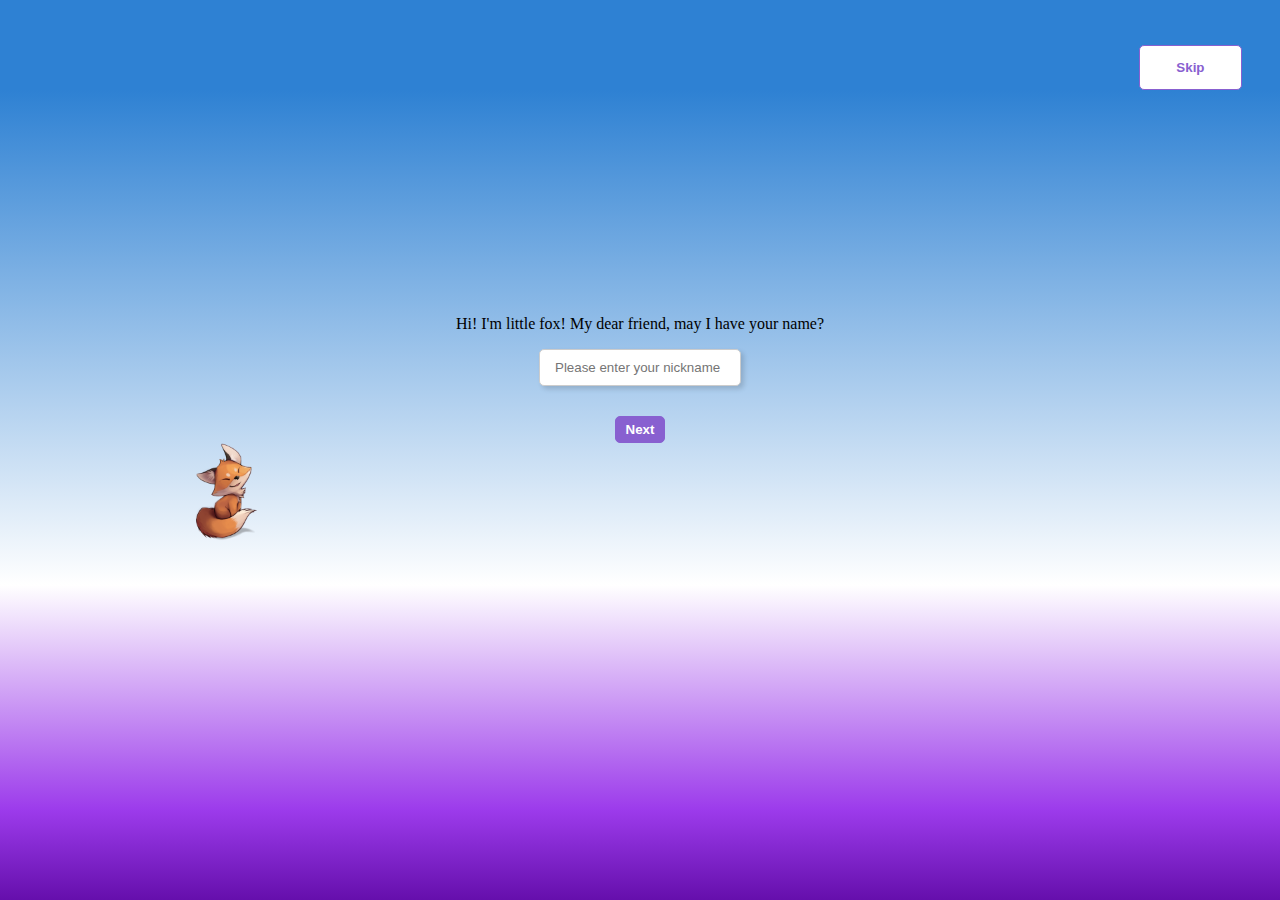
==== index.html @ d5ea6e8c "Initial commit" ====
<!DOCTYPE html>
<html lang="en">

<head>
    <meta charset="UTF-8">
    <title>Web Implementation</title>
    <link rel="stylesheet" href="css\style.css">
    <link rel="stylesheet" href="css\homepage-style.css">
</head>

<body id="home-page">
    <div id="beginning_story">
        <button id="skip_button">Skip</button>

        <div class="story" id="story_page_1">
            <div class="left"></div>
            <div class="story-content">
                <p>Hi! I'm little fox! My dear friend, may I have your name?</p>
                <img src="images\Fox-Clipart-PNG.png">
                <form class="enter-name">
                    <fieldset>
                        <input name="Name" id="form-name" type="text" placeholder="Please enter your nickname"><br>
                        <button type="submit"> Next </button>
                    </fieldset>
                </form>
            </div>
            <div class="right"></div>
        </div>
        <div class="story" id="story_page_2">
            <div class="left"></div>
            <div class="story-content">
                <p>Hi <span class="name">Anonymous</span> ! Are you ready to start the journey?</p>
                <img src="images\Fox-Clipart-PNG.png">
                <button class="yes"> Yes!! </button>
                <button class="yes"> Definately Yes ;p </button>
            </div>
            <div class="right"></div>
        </div>
        <div class="story" id="story_page_3">
            <div class="left"></div>
            <div class="story-content">
                <p>Let me introduce you my friend: Little Prince!</p>
                <img id="fox_intro" src="images\Fox-Clipart-PNG.png">
                <img id="prince_intro" src="images\little princ.png">
            </div>
            <div class="right"></div>
        </div>
        <div class="story" id="story_page_4">
            <div class="left"></div>
            <div class="story-content">
                <p>Do you know that there is a place inside any one of you?</p>
                <p>It can control your emotions and mind.</p>
                <p>It affects how you think, feel and act.</p>
                <p>Let just think of it as a planet inside our body.</p>
                <p>Let's call it mental planet!</p>
                <img src="images\Fox-Clipart-PNG.png">
            </div>
            <div class="right"></div>
        </div>
        <div class="story" id="story_page_5">
            <div class="left"></div>
            <div class="story-content">
                <p>It is fragile and vulnerable.</p>
                <p>Many things could hurt it.</p>
                <p>This would give you a psychological wounds or injuries.</p>
                <div class="planet">
                    <div class="wrap">
                        <div class="background"></div>
                    </div>
                    <div class="mask"></div>
                </div>
            </div>
            <div class="right"></div>
        </div>
        <div class="story" id="story_page_6">
            <div class="left"></div>
            <div class="story-content">
                <p>Recently, I feel that little prince is not happy.</p>
                <p>Let's see what is happening to him together.</p>
                <p>I need your help to check his wounds on his mental planet.</p>
                <p>Let's help him together!</p>
                <img id="fox_intro" src="images\Fox-Clipart-PNG.png">
                <img id="sad_prince_intro" src="images\notsmileprince.png">
                <div class="planet">
                    <div class="wrap">
                        <div class="background"></div>
                    </div>
                    <div class="mask"></div>
                </div>
            </div>
            <div class="right"></div>
        </div>
    </div>

    <header>
        <img id="logo" src="images\logo.png">
        <h1 id="web-descripe">Do you notice your psychological wounds?</h1>
    </header>


    <nav id="main-menu">
        <ul>
            <li class="current-page" id="home">
                <a href="home.html"> <img src="images\Home-300-1.png" , alt="homepage icon"> </a>
            </li>
            <li>
                <a href="bebetter.html"> How to be better? </a>
            </li>
            <li>
                <a href="more.html"> More </a>
            </li>
            <li>
                <a href="aboutus.html"> About us </a>
            </li>
        </ul>
    </nav>

    <div id="content">
        <a id="start_button" href="feelingsad.html">Start</a>

        <aside>
            <nav id="secondary-nav">
                <ul>
                    <li>
                        <a href="Chapter.html"> Chapter 1</a>
                    </li>
                    <li>
                        <a href="Chapter.html"> Chapter 2 </a>
                    </li>
                    <li>
                        <a href="Chapter.html"> Chapter 3 </a>
                    </li>
                </ul>
            </nav>
        </aside>

        <main>
            <div id="stars">
                <div class="star" style="top: 0px;left: 100px;"></div>
            </div>
            <div class="starry"></div>
            <div class="twinkling"></div>

            <figure id="fox">
                <img src="images\Fox-Clipart-PNG.png">
            </figure>
            <figure id="prince">
                <img src="images\little prince.png">
            </figure>
        </main>
    </div>

    <footer>
        <nav id="footer-menu">
            <ul>
                <li>
                    <a href="">Contact Us</a>
                </li>
                <li>
                    <a href="">Privacy Policy</a>
                </li>
                <li>
                    <a href="">Copyright</a>
                </li>
            </ul>
        </nav>
    </footer>

    <script src="js\jquery-3.4.0.min.js"></script>
    <script src="js\star.js"></script>
    <script src="js\script.js"></script>

</body>

</html>
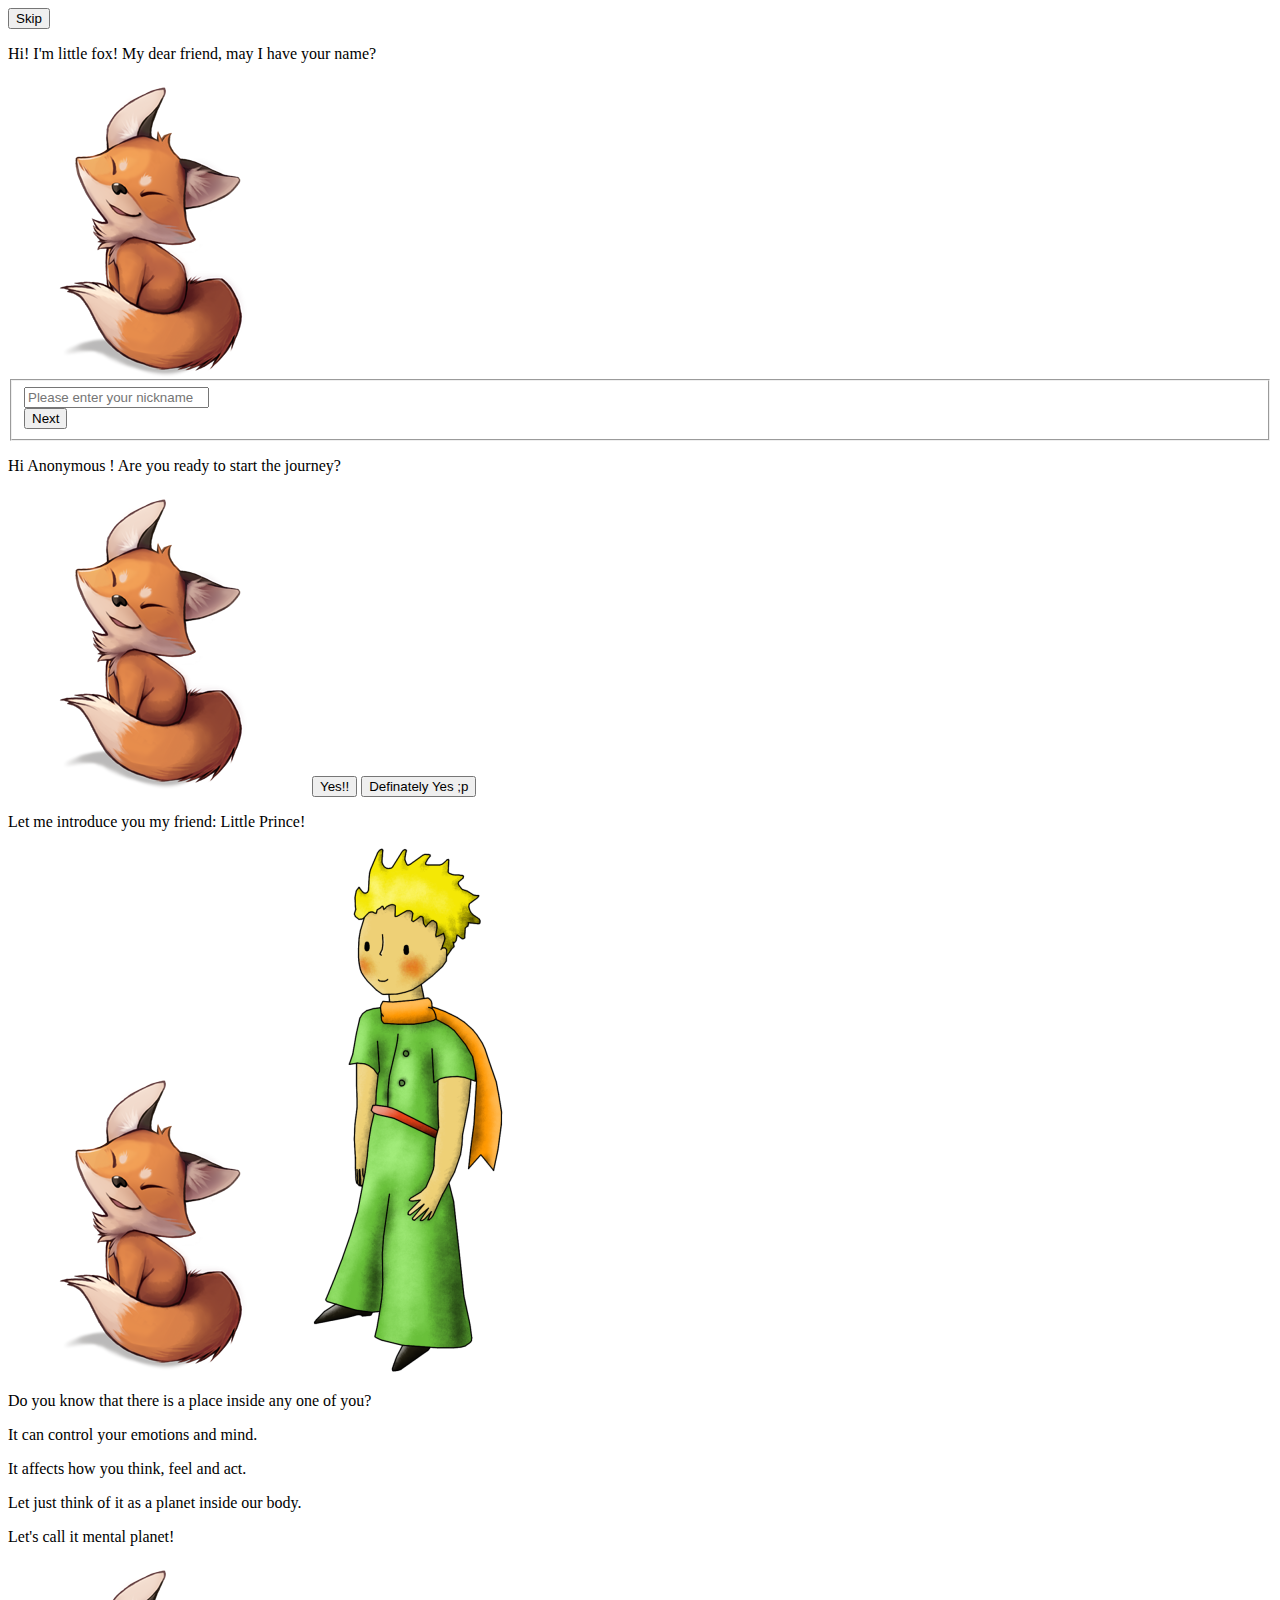
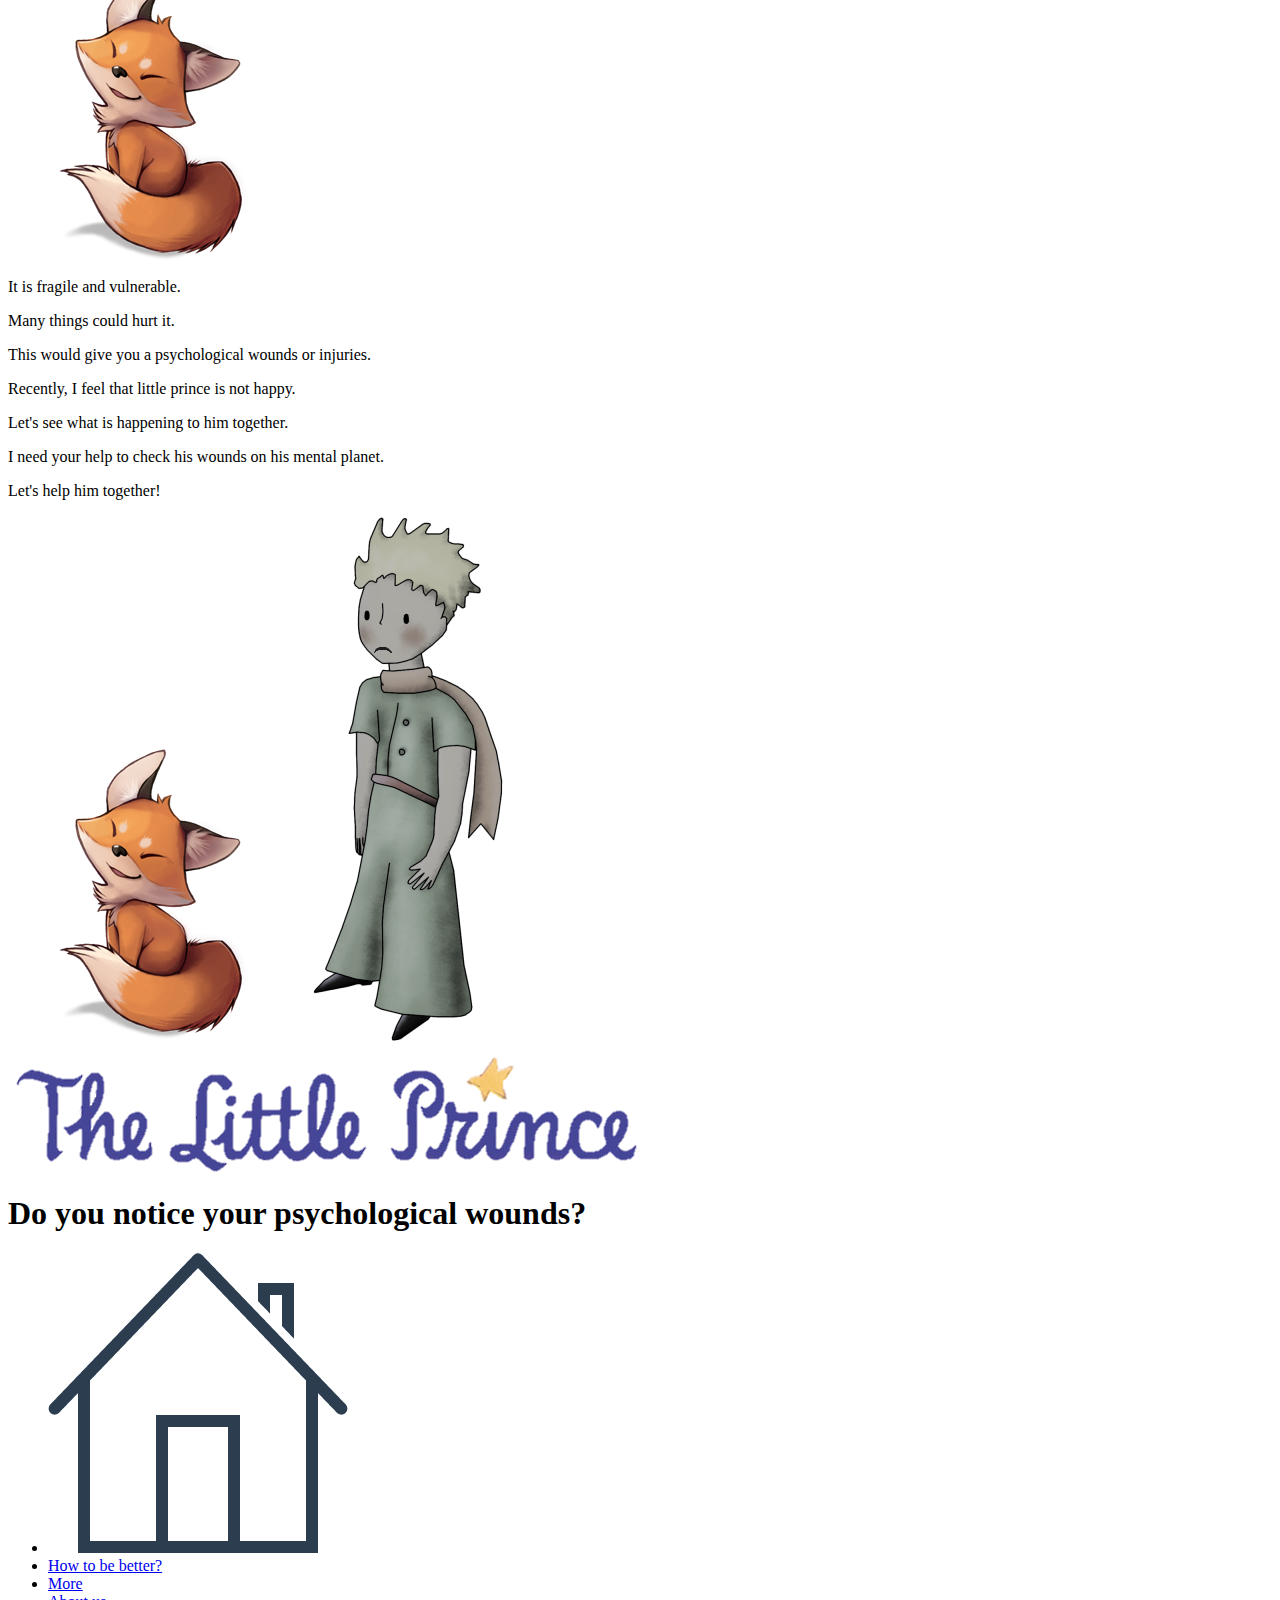
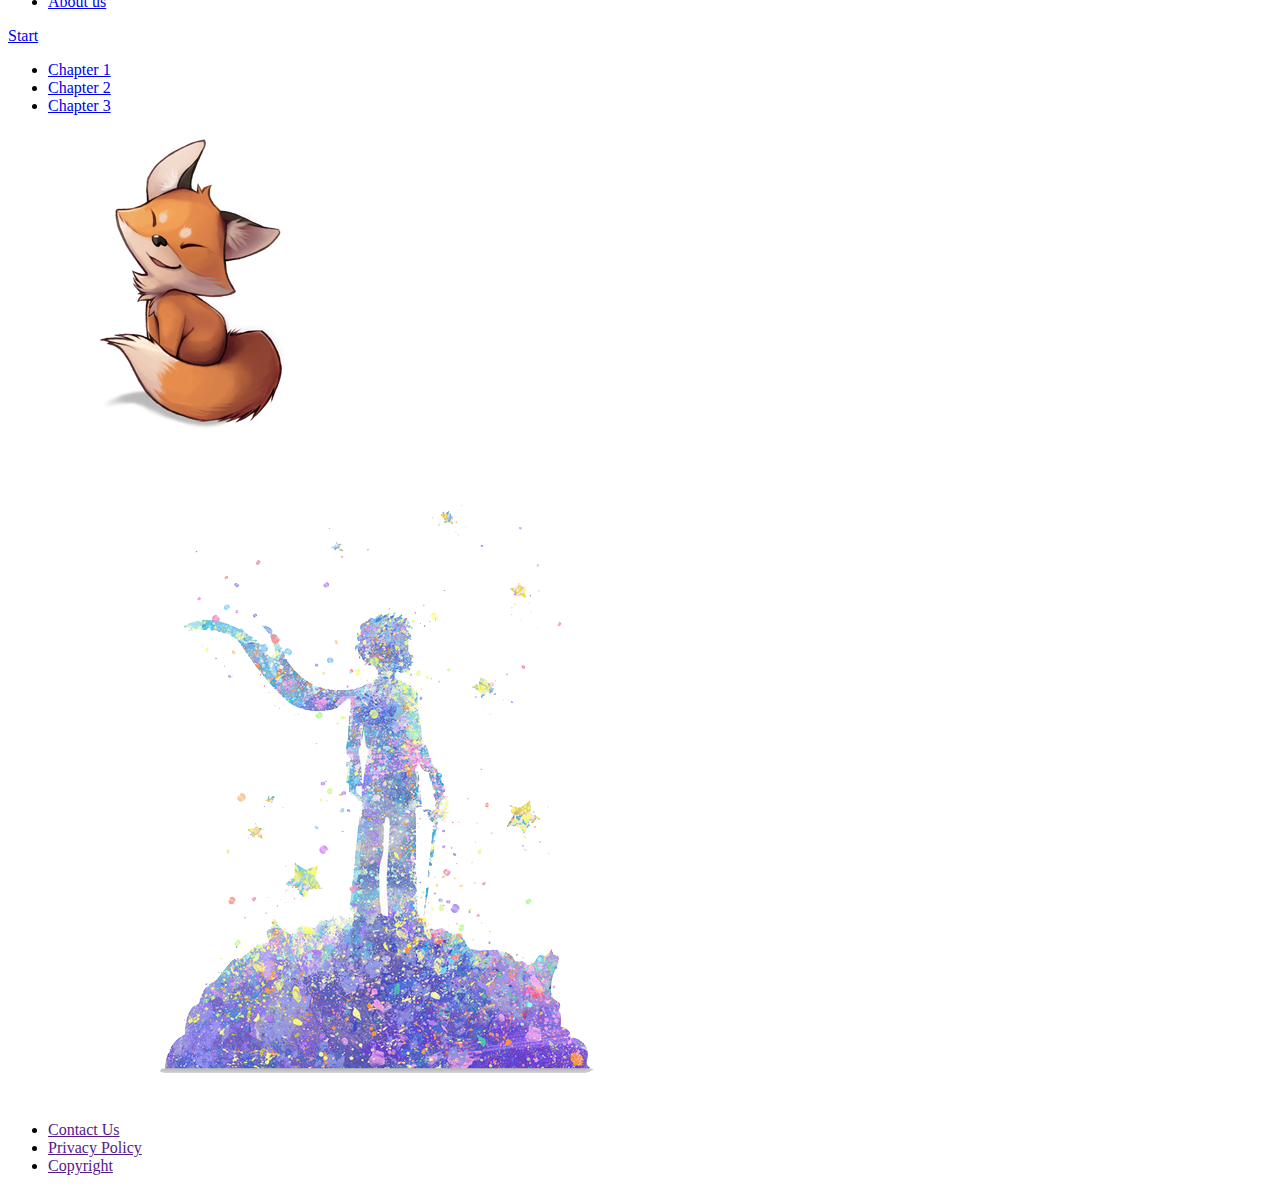
==== commit f8fae671: "update" ====
--- a/index.html
+++ b/index.html
@@ -1,13 +1,3 @@
-<!DOCTYPE html>
-<html lang="en">
-
-<head>
-    <meta charset="UTF-8">
-    <title>Web Implementation</title>
-    <link rel="stylesheet" href="css\style.css">
-    <link rel="stylesheet" href="css\homepage-style.css">
-</head>
-
 <body id="home-page">
     <div id="beginning_story">
         <button id="skip_button">Skip</button>
@@ -170,6 +160,4 @@
     <script src="js\star.js"></script>
     <script src="js\script.js"></script>
 
-</body>
-
-</html>+</body>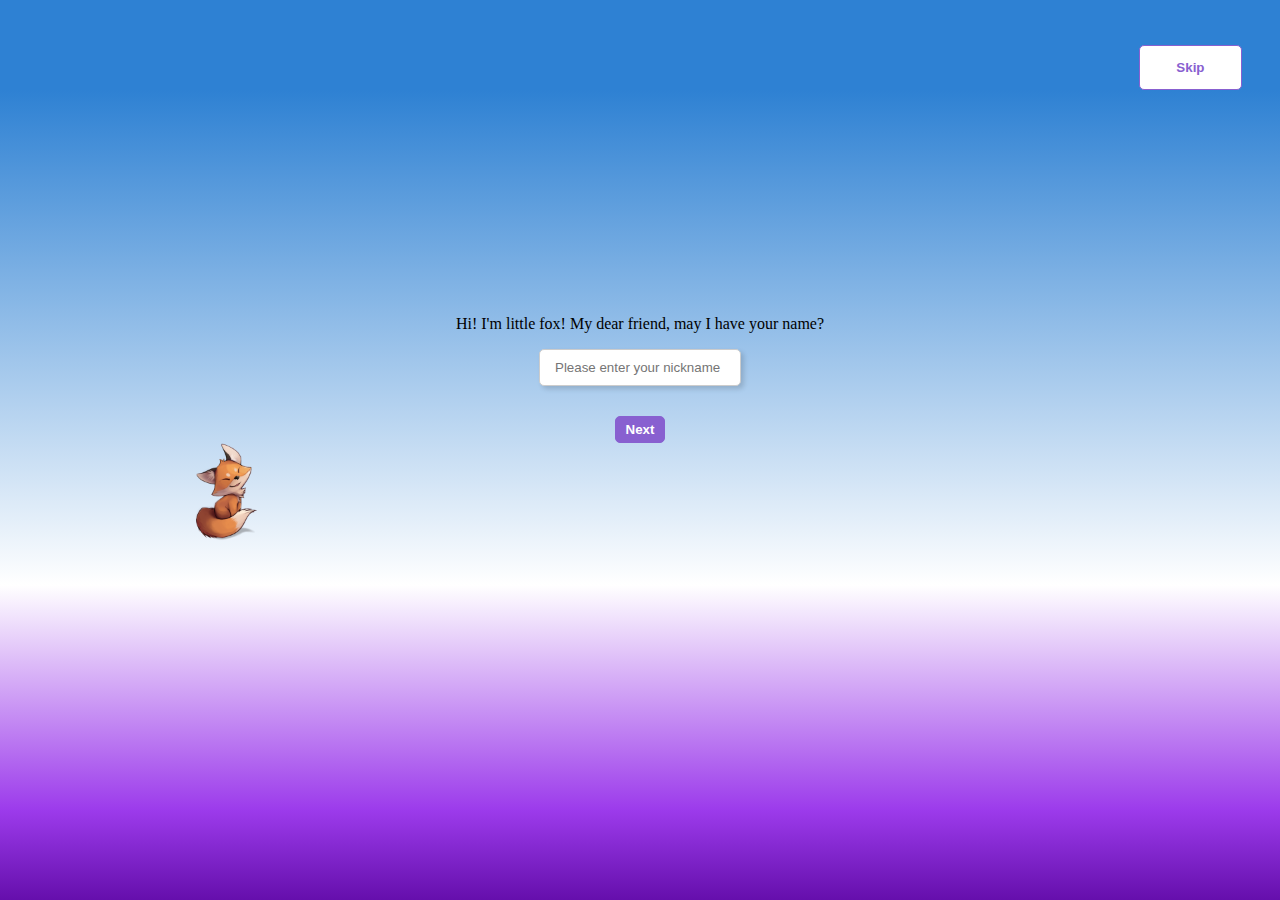
==== commit f3d4d10d: "Upload" ====
--- a/index.html
+++ b/index.html
@@ -1,3 +1,13 @@
+<!DOCTYPE html>
+<html lang="en">
+
+<head>
+    <meta charset="UTF-8">
+    <title>Web Implementation</title>
+    <link rel="stylesheet" href="css\style.css">
+    <link rel="stylesheet" href="css\homepage-style.css">
+</head>
+
 <body id="home-page">
     <div id="beginning_story">
         <button id="skip_button">Skip</button>
@@ -160,4 +170,6 @@
     <script src="js\star.js"></script>
     <script src="js\script.js"></script>
 
-</body>+</body>
+
+</html>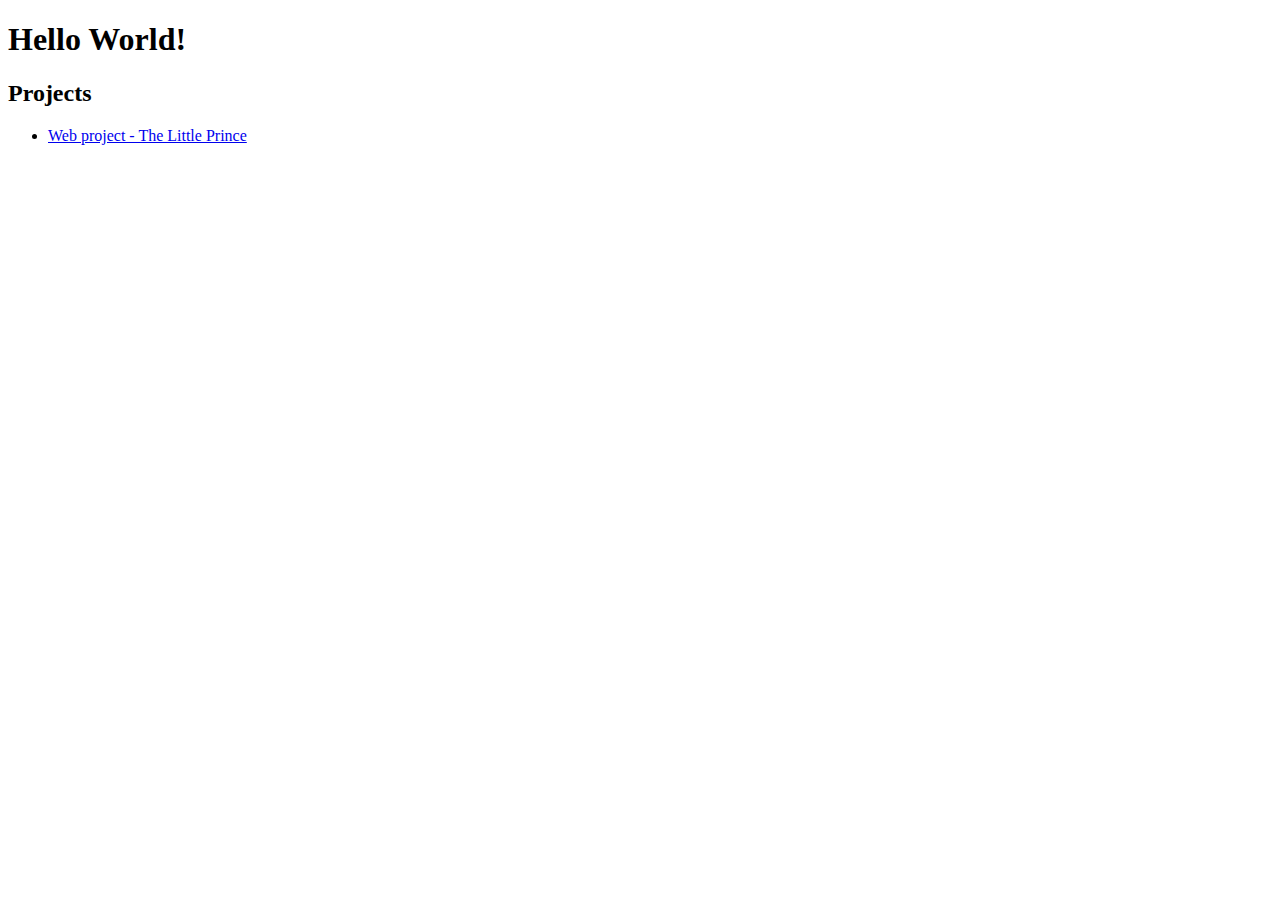
==== commit a33d2da3: "Update" ====
--- a/index.html
+++ b/index.html
@@ -3,173 +3,17 @@
 
 <head>
     <meta charset="UTF-8">
-    <title>Web Implementation</title>
-    <link rel="stylesheet" href="css\style.css">
-    <link rel="stylesheet" href="css\homepage-style.css">
+    <meta name="viewport" content="width=device-width, initial-scale=1.0">
+    <title>Document</title>
 </head>
 
-<body id="home-page">
-    <div id="beginning_story">
-        <button id="skip_button">Skip</button>
+<body>
+    <h1> Hello World! </h1>
 
-        <div class="story" id="story_page_1">
-            <div class="left"></div>
-            <div class="story-content">
-                <p>Hi! I'm little fox! My dear friend, may I have your name?</p>
-                <img src="images\Fox-Clipart-PNG.png">
-                <form class="enter-name">
-                    <fieldset>
-                        <input name="Name" id="form-name" type="text" placeholder="Please enter your nickname"><br>
-                        <button type="submit"> Next </button>
-                    </fieldset>
-                </form>
-            </div>
-            <div class="right"></div>
-        </div>
-        <div class="story" id="story_page_2">
-            <div class="left"></div>
-            <div class="story-content">
-                <p>Hi <span class="name">Anonymous</span> ! Are you ready to start the journey?</p>
-                <img src="images\Fox-Clipart-PNG.png">
-                <button class="yes"> Yes!! </button>
-                <button class="yes"> Definately Yes ;p </button>
-            </div>
-            <div class="right"></div>
-        </div>
-        <div class="story" id="story_page_3">
-            <div class="left"></div>
-            <div class="story-content">
-                <p>Let me introduce you my friend: Little Prince!</p>
-                <img id="fox_intro" src="images\Fox-Clipart-PNG.png">
-                <img id="prince_intro" src="images\little princ.png">
-            </div>
-            <div class="right"></div>
-        </div>
-        <div class="story" id="story_page_4">
-            <div class="left"></div>
-            <div class="story-content">
-                <p>Do you know that there is a place inside any one of you?</p>
-                <p>It can control your emotions and mind.</p>
-                <p>It affects how you think, feel and act.</p>
-                <p>Let just think of it as a planet inside our body.</p>
-                <p>Let's call it mental planet!</p>
-                <img src="images\Fox-Clipart-PNG.png">
-            </div>
-            <div class="right"></div>
-        </div>
-        <div class="story" id="story_page_5">
-            <div class="left"></div>
-            <div class="story-content">
-                <p>It is fragile and vulnerable.</p>
-                <p>Many things could hurt it.</p>
-                <p>This would give you a psychological wounds or injuries.</p>
-                <div class="planet">
-                    <div class="wrap">
-                        <div class="background"></div>
-                    </div>
-                    <div class="mask"></div>
-                </div>
-            </div>
-            <div class="right"></div>
-        </div>
-        <div class="story" id="story_page_6">
-            <div class="left"></div>
-            <div class="story-content">
-                <p>Recently, I feel that little prince is not happy.</p>
-                <p>Let's see what is happening to him together.</p>
-                <p>I need your help to check his wounds on his mental planet.</p>
-                <p>Let's help him together!</p>
-                <img id="fox_intro" src="images\Fox-Clipart-PNG.png">
-                <img id="sad_prince_intro" src="images\notsmileprince.png">
-                <div class="planet">
-                    <div class="wrap">
-                        <div class="background"></div>
-                    </div>
-                    <div class="mask"></div>
-                </div>
-            </div>
-            <div class="right"></div>
-        </div>
-    </div>
-
-    <header>
-        <img id="logo" src="images\logo.png">
-        <h1 id="web-descripe">Do you notice your psychological wounds?</h1>
-    </header>
-
-
-    <nav id="main-menu">
-        <ul>
-            <li class="current-page" id="home">
-                <a href="home.html"> <img src="images\Home-300-1.png" , alt="homepage icon"> </a>
-            </li>
-            <li>
-                <a href="bebetter.html"> How to be better? </a>
-            </li>
-            <li>
-                <a href="more.html"> More </a>
-            </li>
-            <li>
-                <a href="aboutus.html"> About us </a>
-            </li>
-        </ul>
-    </nav>
-
-    <div id="content">
-        <a id="start_button" href="feelingsad.html">Start</a>
-
-        <aside>
-            <nav id="secondary-nav">
-                <ul>
-                    <li>
-                        <a href="Chapter.html"> Chapter 1</a>
-                    </li>
-                    <li>
-                        <a href="Chapter.html"> Chapter 2 </a>
-                    </li>
-                    <li>
-                        <a href="Chapter.html"> Chapter 3 </a>
-                    </li>
-                </ul>
-            </nav>
-        </aside>
-
-        <main>
-            <div id="stars">
-                <div class="star" style="top: 0px;left: 100px;"></div>
-            </div>
-            <div class="starry"></div>
-            <div class="twinkling"></div>
-
-            <figure id="fox">
-                <img src="images\Fox-Clipart-PNG.png">
-            </figure>
-            <figure id="prince">
-                <img src="images\little prince.png">
-            </figure>
-        </main>
-    </div>
-
-    <footer>
-        <nav id="footer-menu">
-            <ul>
-                <li>
-                    <a href="">Contact Us</a>
-                </li>
-                <li>
-                    <a href="">Privacy Policy</a>
-                </li>
-                <li>
-                    <a href="">Copyright</a>
-                </li>
-            </ul>
-        </nav>
-    </footer>
-
-    <script src="js\jquery-3.4.0.min.js"></script>
-    <script src="js\star.js"></script>
-    <script src="js\script.js"></script>
-
+    <h2>Projects</h2>
+    <ul>
+        <li><a href="web_little_prince/index.html">Web project - The Little Prince</a></li>
+    </ul>
 </body>
 
 </html>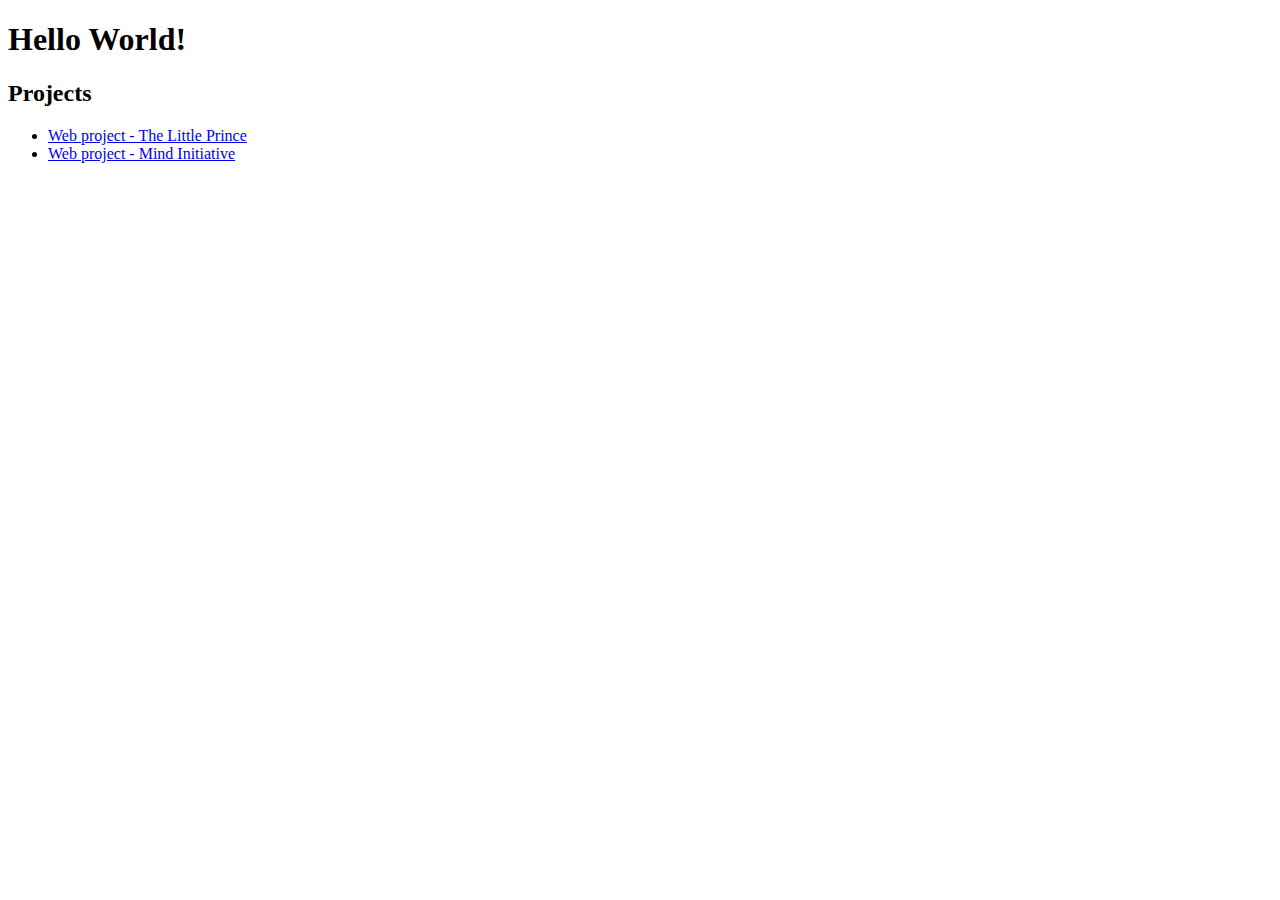
==== commit 546d5a99: "Upload mind initiative" ====
--- a/index.html
+++ b/index.html
@@ -13,6 +13,7 @@
     <h2>Projects</h2>
     <ul>
         <li><a href="web_little_prince/index.html">Web project - The Little Prince</a></li>
+        <li><a href="web_mind/index.html">Web project - Mind Initiative</a></li>
     </ul>
 </body>
 
